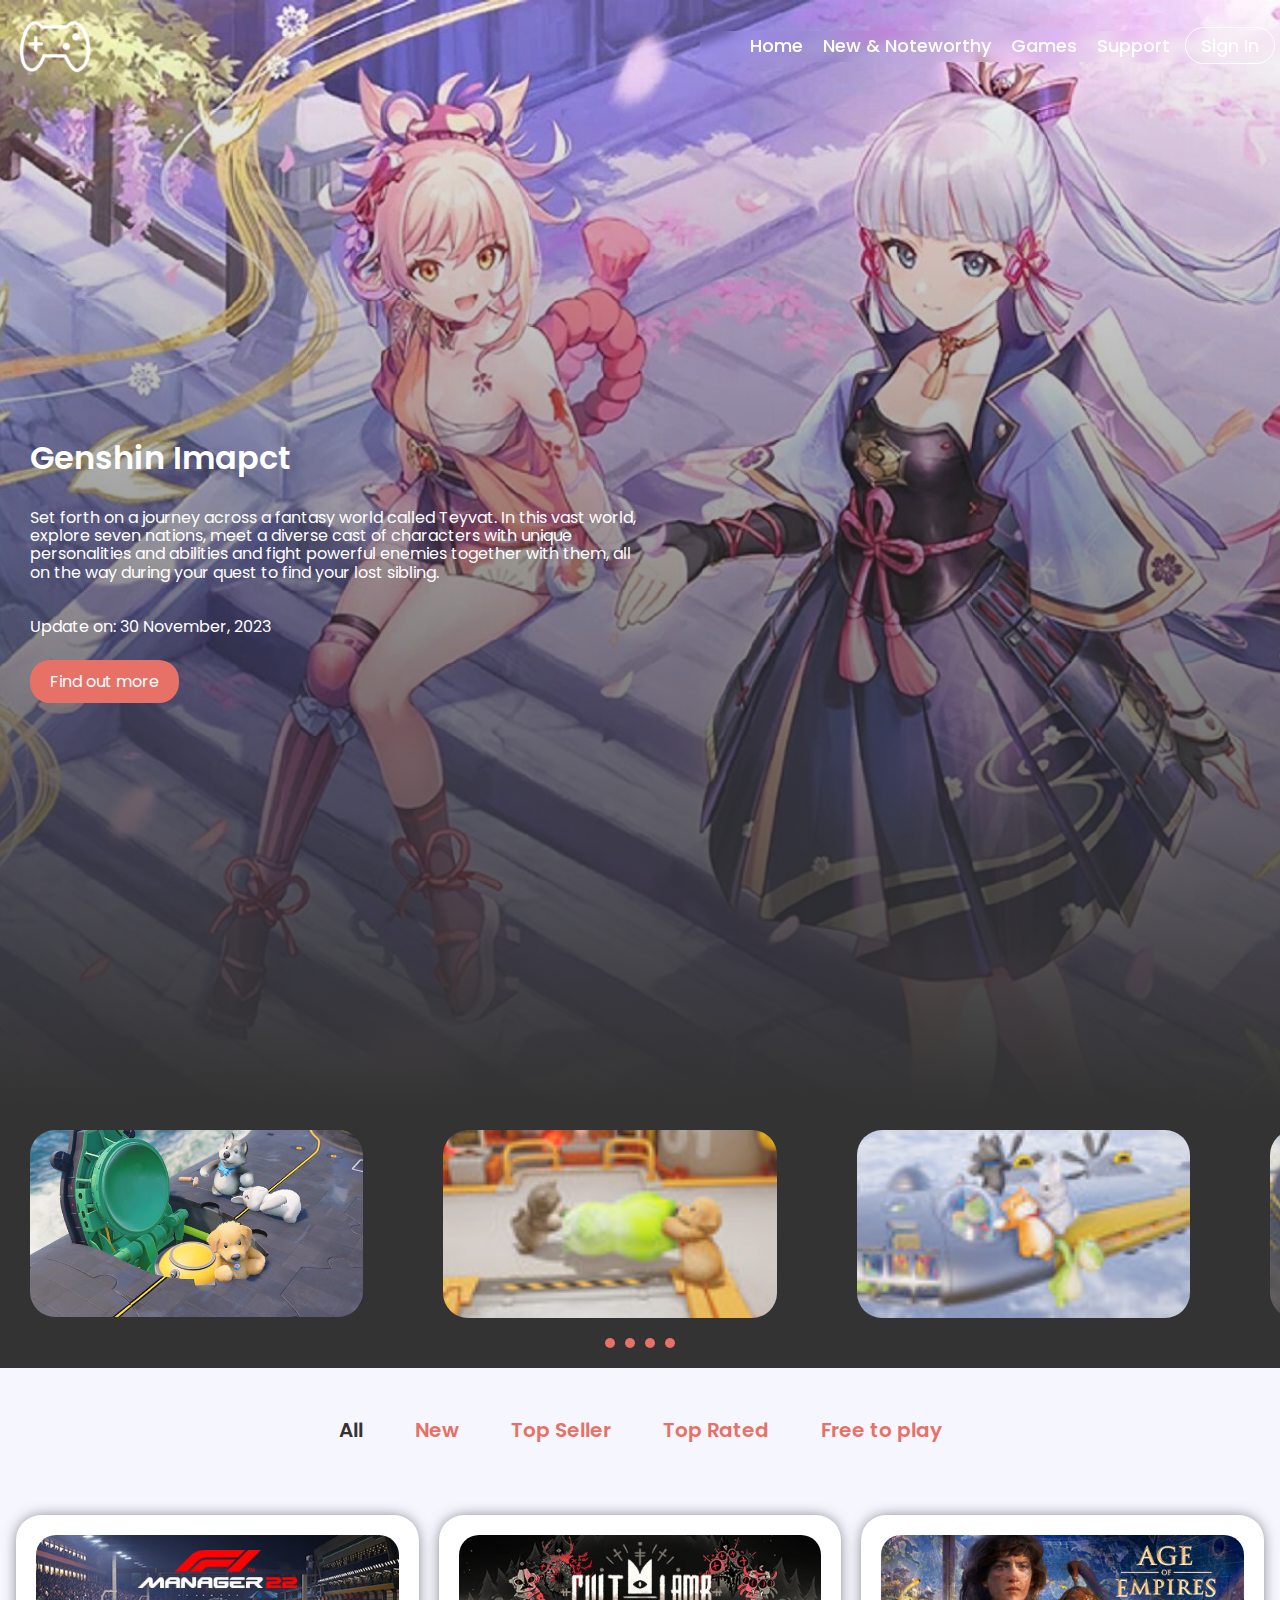
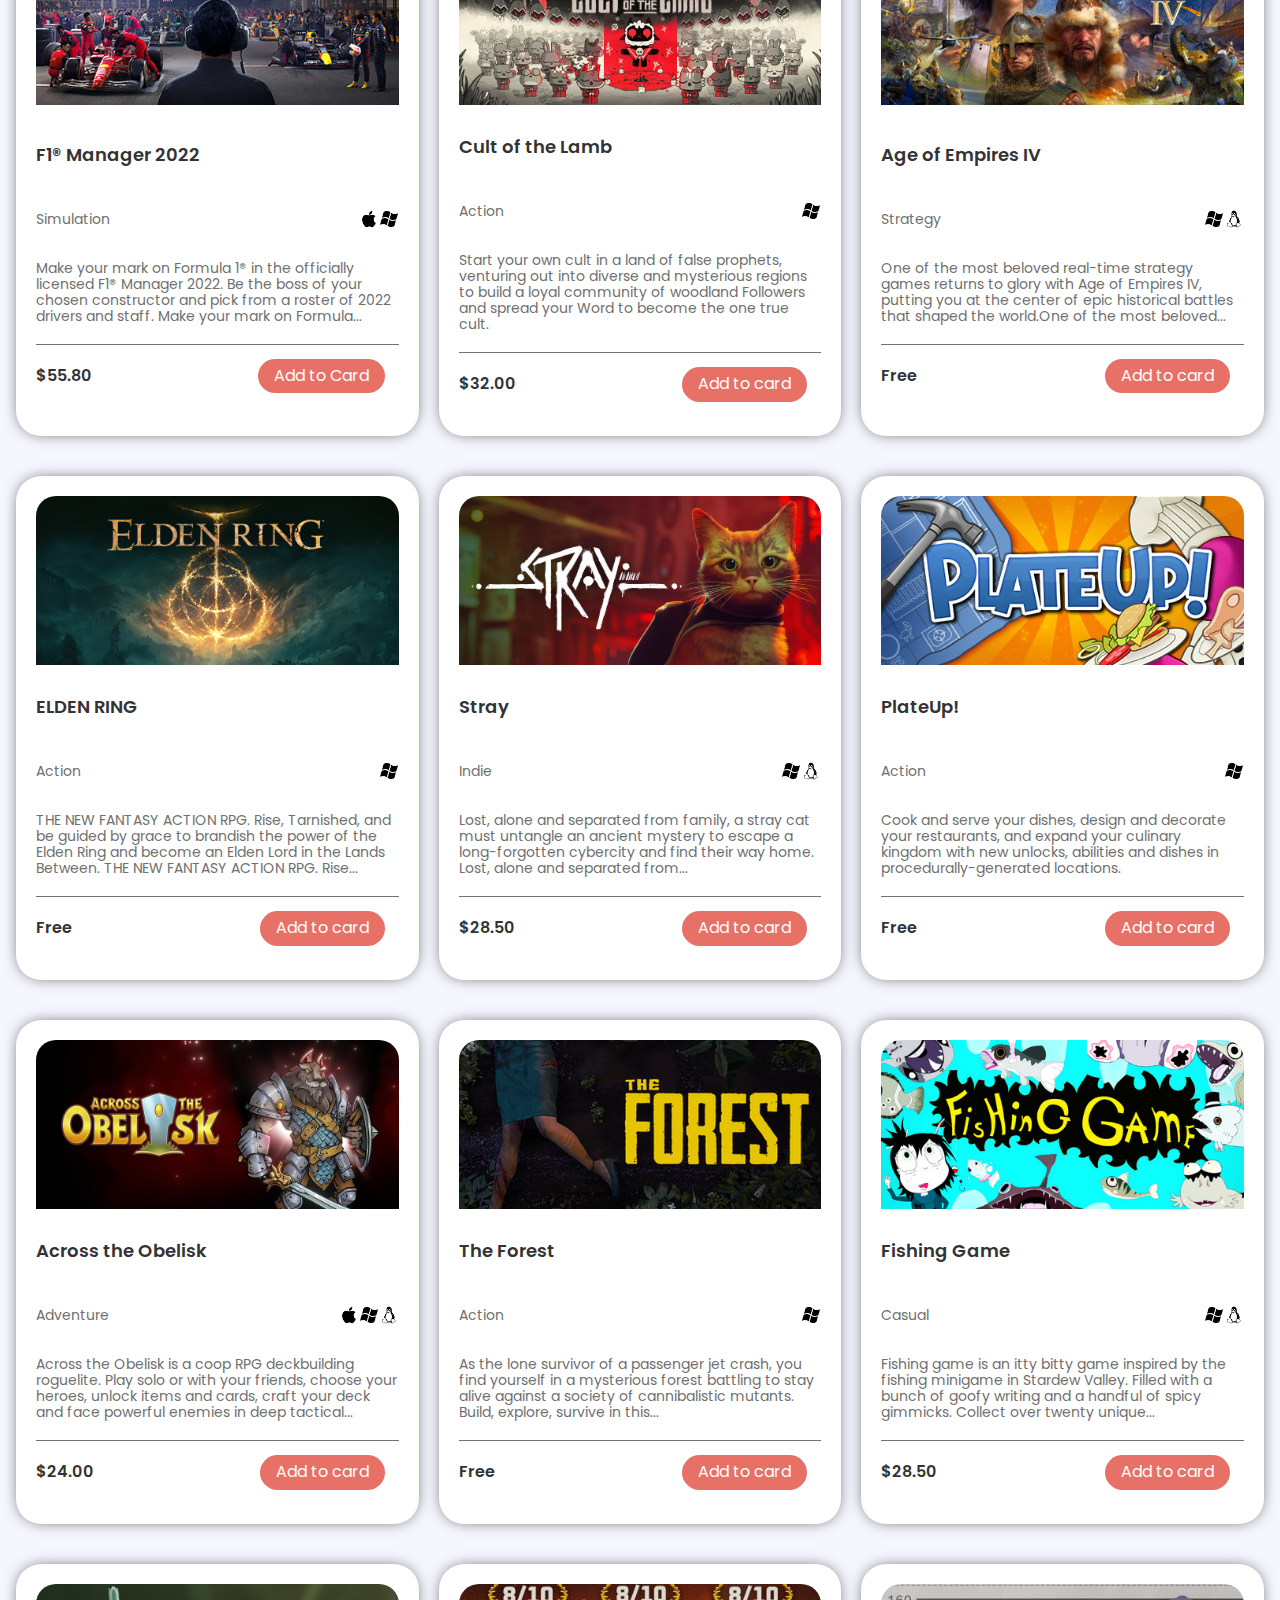
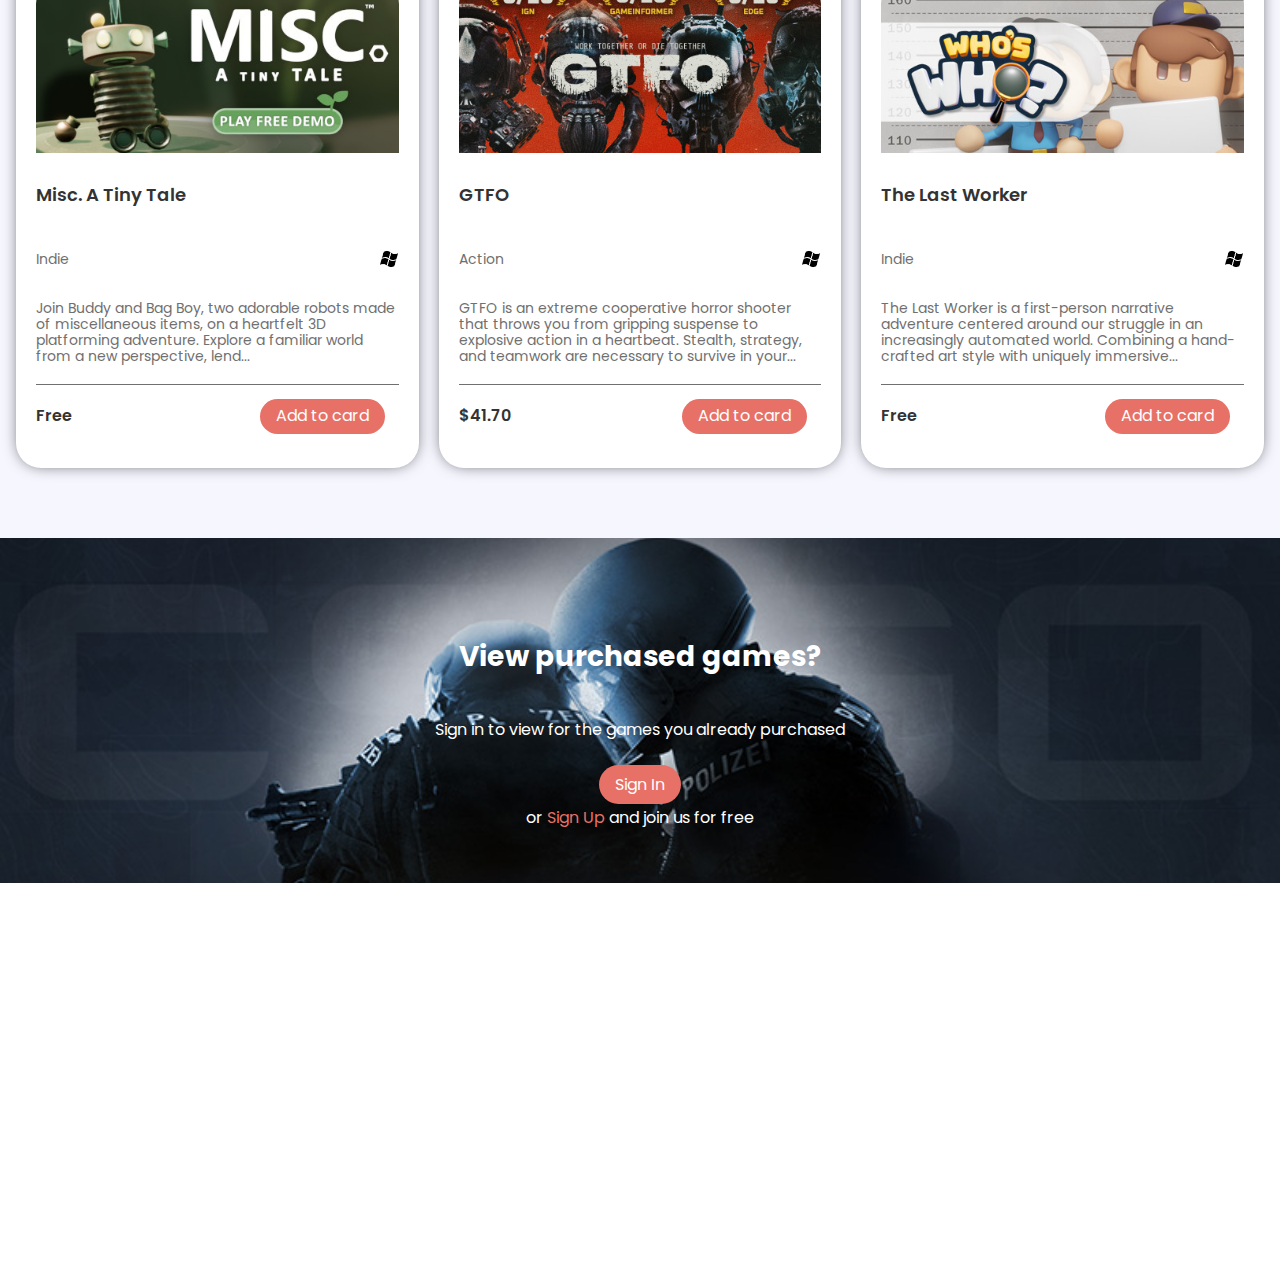
==== games.html @ a490723d "add games page" ====
<!DOCTYPE html>
<html lang="en">
<head>
    <meta charset="UTF-8">
    <meta name="viewport" content="width=device-width, initial-scale=1.0">
    <title>Gamezone</title>

    <!-- Css link -->
    <link rel="stylesheet" href="css/normalize.css">
    <link rel="stylesheet" href="css/style.css">

    <!-- FA-BRANDS -->
    <link
      rel="stylesheet"
      href="https://cdnjs.cloudflare.com/ajax/libs/font-awesome/6.1.2/css/all.min.css"
      integrity="sha512-1sCRPdkRXhBV2PBLUdRb4tMg1w2YPf37qatUFeS7zlBy7jJI8Lf4VHwWfZZfpXtYSLy85pkm9GaYVYMfw5BC1A=="
      crossorigin="anonymous"
      referrerpolicy="no-referrer"
    />

    <!--GOOGLE FONT-->
    <link rel="preconnect" href="https://fonts.googleapis.com" />
    <link rel="preconnect" href="https://fonts.gstatic.com" crossorigin />
    <link
      href="https://fonts.googleapis.com/css2?family=Poppins:wght@400;600&display=swap"
      rel="stylesheet"
    />

</head>

<body>
    <!-- header section -->
    <header>
      <!-- navigation bar -->  
      <nav class="navbar">
        <div class="content">
          <!-- logo -->  
          <div class="logo">
            <a href="index.html"
              ><img src="images/logo/logo.png" alt="logo"/></a>
          </div>

          <!-- menu list -->
          <ul class="menu-list">
            <!-- close icon for mobile view -->
            <div class="icon cancel-btn">
              <i class="fa fa-times"></i>
            </div>
            <li><a href="index.html">Home</a></li>
            <li><a href="new.html">New & Noteworthy</a></li>
            <li><a href="games.html">Games</a></li>
            <li><a href="support.html">Support</a></li>
            <li><a href="#" class="sign">Sign In</a></li>
          </ul>
          <!-- burger menu btn for mobile view -->
          <div class="icon menu-btn">
            <i class="fa fa-bars"></i>
          </div>
        </div>
      </nav>
    </header>

    <!-- main content section -->
    <main>
      <!-- game banner section -->  
      <section class="game-banner">
        <div class="new-container">
          <h1>Genshin Imapct</h1>
          <p class="new-text">
            Set forth on a journey across a fantasy world called Teyvat. In this
            vast world, explore seven nations, meet a diverse cast of characters
            with unique personalities and abilities and fight powerful enemies
            together with them, all on the way during your quest to find your
            lost sibling.
          </p>
          <p class="new-text">Update on: 30 November, 2023</p>
          <a href="#">Find out more</a>
        </div>
      </section>

      <!-- new page banner slide section -->
      <section class="new-banner-slide">

        <!-- Swiper with Bullet Pagination -->
        <div class="swiper-container" id="swiperWithBullet">
            <div class="swiper-wrapper">
                <!-- game slide 1 -->
                <div class="swiper-slide">
                    <!-- swpier image  -->
                    <div class="image-content">
                        <span class="overlay"></span>

                        <div class="card-image">
                            <a href="images/banner/new_banner1.jpg">
                                <img src="images/banner/new_banner1.jpg" alt="game" class="card-img"/>
                            </a>
                        </div>
                    </div>
                </div>
                    <!-- game slide 2 -->
                    <div class="swiper-slide">
                        <div class="image-content">
                            <span class="overlay"></span>

                            <div class="card-image">
                                <a href="images/banner/new_banner2.jpg">
                                    <img src="images/banner/new_banner2.jpg" alt="game" class="card-img"/>
                                </a>
                            </div>
                        </div>
                    </div>
                    <!-- game slide 3 -->
                    <div class="swiper-slide">
                        <div class="image-content">
                            <span class="overlay"></span>

                            <div class="card-image">
                                <a href="images/banner/new_banner3.jpg">
                                    <img src="images/banner/new_banner3.jpg" alt="game" class="card-img"/>
                                </a>
                            </div>
                        </div>
                    </div>
                    <!-- game slide 4 -->
                    <div class="swiper-slide">
                        <div class="image-content">
                            <span class="overlay"></span>

                            <div class="card-image">
                                <a href="images/banner/new_banner4.jpg">
                                    <img src="images/banner/new_banner4.jpg" alt="game" class="card-img"/>
                                </a>
                            </div>
                        </div>
                    </div>
                </div>
                <!-- pagination bullets -->
                <div class="swiper-pagination"></div>
        </div>
      </section>

      <!-- filter section -->
      <section class="filter-menu">
        <div class="fmenu-container">
          <!-- filter buttons -->
          <div class="fmenu-btns">
            <button type="button" class="fmenu-btn active-btn" id="all">
              All
            </button>
            <button type="button" class="fmenu-btn" id="new">New</button>
            <button type="button" class="fmenu-btn" id="top">Top Seller</button>

            <button type="button" class="fmenu-btn" id="rated">
              Top Rated
            </button>

            <button type="button" class="fmenu-btn" id="g-free">
              Free to play
            </button>
          </div>

          <!-- display all games -->
          <div class="game-items">
            <!-- item1 -->
            <div class="game-item all new rated">
              <div class="image-content">
                <span class="overlay"></span>

                <div class="card-image">
                  <a href="images/all_games/F1.jpg"
                    ><img
                      src="images/all_games/F1.jpg"
                      alt="game"
                      class="card-img"
                  /></a>
                </div>
              </div>

              <div class="card-content">
                <h2 class="name align-left">
                  <a href="#">F1® Manager 2022</a>
                </h2>

                <div class="description">
                  <div class="categories">
                    <p><a href="#">Simulation</a></p>
                    <div class="system">
                      <img src="images/system/apple.png" alt="apple" />
                      <img src="images/system/windows.png" alt="windows" />
                    </div>
                  </div>

                  <p>
                    Make your mark on Formula 1® in the officially licensed F1®
                    Manager 2022. Be the boss of your chosen constructor and
                    pick from a roster of 2022 drivers and staff. Make your mark
                    on Formula...
                  </p>
                </div>
                <div class="price">
                  <p>$55.80</p>
                  <button class="button">Add to Card</button>
                </div>
              </div>
            </div>
            <!-- end of item -->

            <!-- item2 -->
            <div class="game-item all top rated">
              <div class="image-content">
                <span class="overlay"></span>

                <div class="card-image">
                  <a href="images/all_games/cultlamb.jpg"
                    ><img
                      src="images/all_games/cultlamb.jpg"
                      alt="game"
                      class="card-img"
                  /></a>
                </div>
              </div>

              <div class="card-content">
                <h2 class="name align-left">
                  <a href="#">Cult of the Lamb</a>
                </h2>

                <div class="description">
                  <div class="categories">
                    <p><a href="#"></a>Action</p>
                    <div class="system">
                      <img src="images/system/windows.png" alt="windows" />
                    </div>
                  </div>

                  <p>
                    Start your own cult in a land of false prophets, venturing
                    out into diverse and mysterious regions to build a loyal
                    community of woodland Followers and spread your Word to
                    become the one true cult.
                  </p>
                </div>
                <div class="price">
                  <p>$32.00</p>
                  <button class="button">Add to card</button>
                </div>
              </div>
            </div>
            <!-- end of item -->

            <!-- item3 -->
            <div class="game-item all new g-free">
              <div class="image-content">
                <span class="overlay"></span>

                <div class="card-image">
                  <a href="images/all_games/ageofempires.jpg"
                    ><img
                      src="images/all_games/ageofempires.jpg"
                      alt="game"
                      class="card-img"
                  /></a>
                </div>
              </div>

              <div class="card-content">
                <h2 class="name align-left">
                  <a href="#">Age of Empires IV</a>
                </h2>

                <div class="description">
                  <div class="categories">
                    <p><a href="#">Strategy</a></p>
                    <div class="system">
                      <img src="images/system/windows.png" alt="windows" />
                      <img src="images/system/linux.png" alt="linux" />
                    </div>
                  </div>

                  <p>
                    One of the most beloved real-time strategy games returns to
                    glory with Age of Empires IV, putting you at the center of
                    epic historical battles that shaped the world.One of the
                    most beloved...
                  </p>
                </div>
                <div class="price">
                  <p>Free</p>
                  <button class="button">Add to card</button>
                </div>
              </div>
            </div>
            <!-- end of item -->

            <!-- item4 -->
            <div class="game-item all top g-free">
              <div class="image-content">
                <span class="overlay"></span>

                <div class="card-image">
                  <a href="images/all_games/eldenring.jpg"
                    ><img
                      src="images/all_games/eldenring.jpg"
                      alt="game"
                      class="card-img"
                  /></a>
                </div>
              </div>

              <div class="card-content">
                <h2 class="name align-left"><a href="#">ELDEN RING</a></h2>

                <div class="description">
                  <div class="categories">
                    <p><a href="#"></a>Action</p>
                    <div class="system">
                      <img src="images/system/windows.png" alt="windows" />
                    </div>
                  </div>

                  <p>
                    THE NEW FANTASY ACTION RPG. Rise, Tarnished, and be guided
                    by grace to brandish the power of the Elden Ring and become
                    an Elden Lord in the Lands Between. THE NEW FANTASY ACTION
                    RPG. Rise...
                  </p>
                </div>
                <div class="price">
                  <p>Free</p>
                  <button class="button">Add to card</button>
                </div>
              </div>
            </div>
            <!-- end of item -->

            <!-- item5 -->
            <div class="game-item all new">
              <div class="image-content">
                <span class="overlay"></span>

                <div class="card-image">
                  <a href="images/all_games/stray.jpg"
                    ><img
                      src="images/all_games/stray.jpg"
                      alt="game"
                      class="card-img"
                  /></a>
                </div>
              </div>

              <div class="card-content">
                <h2 class="name align-left"><a href="#">Stray</a></h2>

                <div class="description">
                  <div class="categories">
                    <p><a href="#"></a>Indie</p>
                    <div class="system">
                      <img src="images/system/windows.png" alt="windows" />
                      <img src="images/system/linux.png" alt="linux" />
                    </div>
                  </div>

                  <p>
                    Lost, alone and separated from family, a stray cat must
                    untangle an ancient mystery to escape a long-forgotten
                    cybercity and find their way home. Lost, alone and separated
                    from...
                  </p>
                </div>
                <div class="price">
                  <p>$28.50</p>
                  <button class="button">Add to card</button>
                </div>
              </div>
            </div>
            <!-- end of item -->

            <!-- item6 -->
            <div class="game-item all top rated g-free">
              <div class="image-content">
                <span class="overlay"></span>

                <div class="card-image">
                  <a href="images/all_games/plateup.jpg"
                    ><img
                      src="images/all_games/plateup.jpg"
                      alt="game"
                      class="card-img"
                  /></a>
                </div>
              </div>

              <div class="card-content">
                <h2 class="name align-left"><a href="#">PlateUp!</a></h2>

                <div class="description">
                  <div class="categories">
                    <p><a href="#">Action</a></p>
                    <div class="system">
                      <img src="images/system/windows.png" alt="windows" />
                    </div>
                  </div>

                  <p>
                    Cook and serve your dishes, design and decorate your
                    restaurants, and expand your culinary kingdom with new
                    unlocks, abilities and dishes in procedurally-generated
                    locations.
                  </p>
                </div>
                <div class="price">
                  <p>Free</p>
                  <button class="button">Add to card</button>
                </div>
              </div>
            </div>
            <!-- end of item -->

            <!-- item7 -->
            <div class="game-item all new rated">
              <div class="image-content">
                <span class="overlay"></span>

                <div class="card-image">
                  <a href="images/all_games/across.jpg"
                    ><img
                      src="images/all_games/across.jpg"
                      alt="game"
                      class="card-img"
                  /></a>
                </div>
              </div>

              <div class="card-content">
                <h2 class="name align-left">
                  <a href="#">Across the Obelisk</a>
                </h2>

                <div class="description">
                  <div class="categories">
                    <p><a href="#">Adventure</a></p>
                    <div class="system">
                      <img src="images/system/apple.png" alt="apple" />
                      <img src="images/system/windows.png" alt="windows" />
                      <img src="images/system/linux.png" alt="linux" />
                    </div>
                  </div>

                  <p>
                    Across the Obelisk is a coop RPG deckbuilding roguelite.
                    Play solo or with your friends, choose your heroes, unlock
                    items and cards, craft your deck and face powerful enemies
                    in deep tactical...
                  </p>
                </div>
                <div class="price">
                  <p>$24.00</p>
                  <button class="button">Add to card</button>
                </div>
              </div>
            </div>
            <!-- end of item -->

            <!-- item8 -->
            <div class="game-item all top g-free">
              <div class="image-content">
                <span class="overlay"></span>

                <div class="card-image">
                  <a href="images/all_games/theforest.jpg"
                    ><img
                      src="images/all_games/theforest.jpg"
                      alt="game"
                      class="card-img"
                  /></a>
                </div>
              </div>

              <div class="card-content">
                <h2 class="name align-left"><a href="#">The Forest</a></h2>

                <div class="description">
                  <div class="categories">
                    <p><a href="#">Action</a></p>
                    <div class="system">
                      <img src="images/system/windows.png" alt="windows" />
                    </div>
                  </div>

                  <p>
                    As the lone survivor of a passenger jet crash, you find
                    yourself in a mysterious forest battling to stay alive
                    against a society of cannibalistic mutants. Build, explore,
                    survive in this...
                  </p>
                </div>
                <div class="price">
                  <p>Free</p>
                  <button class="button">Add to card</button>
                </div>
              </div>
            </div>
            <!-- end of item -->

            <!-- item9 -->
            <div class="game-item all new rated">
              <div class="image-content">
                <span class="overlay"></span>

                <div class="card-image">
                  <a href="images/new_games/fishinggame.jpg"
                    ><img src="images/new_games/fishinggame.jpg" alt="game" class="card-img"
                  /></a>
                </div>
              </div>

              <div class="card-content">
                <h2 class="name align-left"><a href="#">Fishing Game</a></h2>

                <div class="description">
                  <div class="categories">
                    <p><a>Casual</a></p>
                    <div class="system">
                      <img src="images/system/windows.png" alt="windows" />
                      <img src="images/system/linux.png" alt="linux" />
                    </div>
                  </div>

                  <p>
                    Fishing game is an itty bitty game inspired by the fishing
                    minigame in Stardew Valley. Filled with a bunch of goofy
                    writing and a handful of spicy gimmicks. Collect over twenty
                    unique...
                  </p>
                </div>
                <div class="price">
                  <p>$28.50</p>
                  <button class="button">Add to card</button>
                </div>
              </div>
            </div>
            <!-- end of item -->

            <!-- item10 -->
            <div class="game-item all top g-free">
              <div class="image-content">
                <span class="overlay"></span>

                <div class="card-image">
                  <a href="images/new_games/misc.jpg"
                    ><img src="images/new_games/misc.jpg" alt="game" class="card-img"
                  /></a>
                </div>
              </div>

              <div class="card-content">
                <h2 class="name align-left">
                  <a href="#">Misc. A Tiny Tale</a>
                </h2>

                <div class="description">
                  <div class="categories">
                    <p><a href="#">Indie</a></p>
                    <div class="system">
                      <img src="images/system/windows.png" alt="windows" />
                    </div>
                  </div>

                  <p>
                    Join Buddy and Bag Boy, two adorable robots made of
                    miscellaneous items, on a heartfelt 3D platforming
                    adventure. Explore a familiar world from a new perspective,
                    lend...
                  </p>
                </div>
                <div class="price">
                  <p>Free</p>
                  <button class="button">Add to card</button>
                </div>
              </div>
            </div>
            <!-- end of item -->

            <!-- item11 -->
            <div class="game-item all new top rated">
              <div class="image-content">
                <span class="overlay"></span>

                <div class="card-image">
                  <a href="images/all_games/gtfo.jpg"
                    ><img
                      src="images/all_games/gtfo.jpg"
                      alt="game"
                      class="card-img"
                  /></a>
                </div>
              </div>

              <div class="card-content">
                <h2 class="name align-left"><a href="#">GTFO</a></h2>

                <div class="description">
                  <div class="categories">
                    <p><a href="#">Action</a></p>
                    <div class="system">
                      <img src="images/system/windows.png" alt="windows" />
                    </div>
                  </div>

                  <p>
                    GTFO is an extreme cooperative horror shooter that throws
                    you from gripping suspense to explosive action in a
                    heartbeat. Stealth, strategy, and teamwork are necessary to
                    survive in your...
                  </p>
                </div>
                <div class="price">
                  <p>$41.70</p>
                  <button class="button">Add to card</button>
                </div>
              </div>
            </div>
            <!-- end of item -->

            <!-- item12 -->
            <div class="game-item all rated g-free">
              <div class="image-content">
                <span class="overlay"></span>

                <div class="card-image">
                  <a href="images/new_games/whos.jpg"
                    ><img src="images/new_games/whos.jpg" alt="game" class="card-img"
                  /></a>
                </div>
              </div>

              <div class="card-content">
                <h2 class="name align-left">
                  <a href="#">The Last Worker</a>
                </h2>

                <div class="description">
                  <div class="categories">
                    <p><a href="#">Indie</a></p>
                    <div class="system">
                      <img src="images/system/windows.png" alt="windows" />
                    </div>
                  </div>

                  <p>
                    The Last Worker is a first-person narrative adventure
                    centered around our struggle in an increasingly automated
                    world. Combining a hand-crafted art style with uniquely
                    immersive...
                  </p>
                </div>
                <div class="price">
                  <p>Free</p>
                  <button class="button">Add to card</button>
                </div>
              </div>
            </div>
            <!-- end of item -->
          </div>
        </div>
      </section>

      <!-- join us section -->
      <section class="join game-join">
        <h2>View purchased games?</h2>
        <p class="space">Sign in to view for the games you already purchased</p>
        <a href="#" class="button">Sign In</a>
        <p class="space-top">
          or <a href="#" class="link">Sign Up</a> and join us for free
        </p>
      </section>
    </main>

    <!-- footer section -->
    <footer>
      <!-- footer row and col -->
      <div class="footer-row">
        <div class="footer-col footer-logo">
          <!-- footer logo png -->  
          <div class="footer-logo-img">
            <a href="index.html"
              ><img src="images/logo/footer_logo.png" alt="logo"
            /></a>
          </div>

          <!-- Description -->
          <p>
            An online game store aims to make it wasy for gamers. Is always up
            to date in the world of gaming.
          </p>

          <!-- social media icons -->
          <div class="social">
            <a href="#"><i class="fa-brands fa-square-facebook"></i></a>
            <a href="#"><i class="fa-brands fa-square-instagram"></i></a>
            <a href="#"><i class="fa-brands fa-square-twitter"></i></a>
          </div>
        </div>

        <!-- footer navigation col -->
        <div class="footer-col footer-nav">
          <div class="footer-navbar">
            <h4>Company</h4>
            <nav>
              <ul>
                <li><a href="#">About Us</a></li>
                <li><a href="#">Blog</a></li>
                <li><a href="#">Our Partners</a></li>
                <li><a href="#">Work With Us</a></li>
              </ul>
            </nav>
          </div>

          <div class="footer-navbar">
            <h4>Game Categories</h4>
            <nav>
              <ul>
                <li><a href="#">Action</a></li>
                <li><a href="#">Adventure</a></li>
                <li><a href="#">Role-Playing</a></li>
                <li><a href="#">Simulation</a></li>
                <li><a href="#">Strategy</a></li>
                <li><a href="#">Sports & Racing</a></li>
              </ul>
            </nav>
          </div>

          <div class="footer-navbar">
            <h4>Help & Support</h4>
            <nav>
              <ul>
                <li><a href="#">My Account</a></li>
                <li><a href="#">Help Center</a></li>
                <li><a href="#">Contact Us</a></li>
                <li><a href="#">FAQs</a></li>
              </ul>
            </nav>
          </div>
        </div>
      </div>
      <div class="copyright">
        <p>Copyright © 2022, Gamezone. All rights reserved</p>
        <div class="policy">
          <p><a href="#">Term of us</a></p>
          <p><a href="#">Privacy policy</a></p>
          <p><a href="#">Cookie policy</a></p>
        </div>
      </div>
    </footer>
    <!-- JS -->
    <script src="js/script.js"></script>
  </body>
</html>
---- css/style.css ----
/* apply styles to all images */  
img {
    width: 100%;
    display: block;
}

/* body styles */
body {
    color: #333333;
    font-family: "Poppins", sans-serif;
}

/* Disable body overflow on certain conditions */
body.disabled {
    overflow: hidden;
}

/* heading styles */ 
h1 {
    font-size: 32px;
    font-weight: 600;
    padding-bottom: 10px;
    text-align: center;
}
  
h2 {
    font-size: 28px;
}
  
h3 {
    font-size: 20px;
}

/* paragraph styles */  
p {
    font-size: 16px;
    color: #707070;
}

/* logo width */
.logo{
    width: 70px;
}

/* Mobile view  styles*/

/* Navbar */
.navbar{
    position: fixed;
    width: 100%;
    z-index: 2;
    padding: 15px 20px;
    transition: all 0.3s ease;
}

/* sticky navbar */
.navbar.sticky{
    background-color: #333;
}

/* Navbar content styles */
.navbar .content{
    display: flex;
    align-items: center;
    justify-content: space-between;
}

/* Menu list styles */
.menu-list li{
    list-style: none; /* remove list dot*/
}

.menu-list li a {
    color: #fff;
    font-size: 18px;
    font-weight: 500; /* change font weight */
    text-decoration: none; /* remove underline*/
    transition: all 0.3s ease;  /* hover transition for 0.3s */
}

/* Hover effect on menu list items */
.menu-list li a:hover{
    color: #e77166; 
}

/* style icon button for burger menu and cancle btn */
.icon{
    color: #fff;
    font-size: 25px;
    cursor: pointer; /* change the mouse cursor when hovering over an element */
}

.icon:hover {
    color: #e77166;
}

/* hide the icons wait for javascript to style */
.icon.hide{
    display: none;
}

/* position cancel icon absolute and set the top and right */
.menu-list .cancel-btn{
    position: absolute;
    right: 35px;
    top: 25px;
}

/* navbar menu list styles */
.navbar .menu-list{
    position: fixed;
    transform: translateX(100%);
    top: 0px;
    display: block;
    text-align: center;
    background-color: rgba(0, 0, 0, 0.5); /* background color with 50% transparent */
    backdrop-filter: blur(5px); /* set background color to blur */
    transition: all 0.3s ease; /* Set transition time */
    inset: 0 0 0 30%; /* set the space that burger menu takes */
    padding-top: 100px; 
}

/* show the menu */
.navbar.show .menu-list{
    transform: translateX(0%);
}

.navbar .menu-list li {
    margin-top: 35px;
    padding: 5px;
}

.sign{
    border: 1px solid #fff;
    padding: 10px 20px;
    border-radius: 25px;
}

.sign:hover{
    border: 1px solid #e77166;
}

/* index page banner */
.banner {
    padding: 0 20px;
    background: url("../images/banner/banner.jpg") no-repeat; /* Add background image with no repeat*/
    background-size: cover;
    background-position: center;
    background-attachment: fixed; /* fix the background image */
    padding-top: 150px;
    color: #fff;
}

.banner p {
    color: #fff;
    text-align: center;
}

.search{
    padding-top: 20px;
    display: flex;
    justify-content: center;
    align-items: center;
}

/* style the search input */
.search input{
    background: transparent;
    border: none;
    outline: none;
    padding: 10px;
    font-size: 16px;
}

/* style the search btn */
.search-btn{
    cursor: pointer;
    padding: 10px 25px;
    font-size: 18px;
    background-color: #e77166;
    color: #fff;
    border: none;
    border-radius: 20px;
}

.search-btn:hover{
    background-color: #333333;
    transition: all 0.3s ease;
}

/* style the search bar */
.search-bar{
    width: 100%;
    max-width: 400px;
    background-color: #fff;
    display: flex;
    justify-content: space-between;
    align-items: center;
    padding: 10px 20px;
    border-radius: 30px;
}

.swiper-container {
    position: relative;
    overflow: hidden;
  }

  .swiper-wrapper {
    display: flex;
    transition: transform 0.3s ease-in-out; /* apply transition effetc with 0.3 seconds to complete, and uses ease-in-out timing function for a gradual start and end.*/
  }

  .swiper-slide {
    flex: 0 0 100%;
    margin: 50px 0 20px 0;
    padding: 20px;
    background-color: #fff;
    box-sizing: border-box;
    flex-direction: column;
    align-items: center;
    justify-content: center;
    text-align: center;
    border-radius: 25px;
    box-shadow: 0 0 16px -4px rgba(0, 0, 0, 0.50); /* no horizontal or vertical offset, blur radius of 16px, and a spread of -4px. It uses a semi-transparent black color (rgba(0, 0, 0, 0.50)). */
    cursor: grab;
  }

  .card-image img {
    border-radius: 20px 20px 0 0;
  }

  /* Example styles for image within the slide */
  .swiper-slide img {
    max-width: 100%;
    max-height: 100%;
  }

  /* Example styles for text within the slide */
  .swiper-slide p {
    margin-top: 10px;
  }

  /* Styles for pagination and buttons */
  .swiper-pagination {
    display: flex;
    justify-content: center;
    padding-bottom: 20px;
  }

  .swiper-pagination span {
    width: 10px;
    height: 10px;
    background-color: #e77166;
    margin: 0 5px;
    border-radius: 50%;
    cursor: pointer;
  }

  .swiper-button-prev,
  .swiper-button-next {
    position: absolute;
    top: 50%;
    transform: translateY(-50%); /* Translate the element vertically upward by 50% of its own height. */
    background-color: #e77166;
    color: #fff;
    border: none;
    padding: 10px;
    cursor: pointer;
  }

  .swiper-button-next {
    right: 0;
  }

/* games name */
.name a {
    text-decoration: none;
    font-size: 18px;
    font-weight: 600;
    color: #333;
}

.name a:hover{
    color:#e77166;
}

/* categories of the games*/
.categories{
    padding:  5px 0;
    display: flex;
    justify-content: space-between;
    align-items: center;
}

.categories p a{
    text-decoration: none;
    font-size: 14px;
    color: #707070;
}

.categories p a:hover{
    color: #e77166;
}

/* Game description text */
.card-content .description p{
    font-size: 14px;
    color: #707070;
    text-align: left;
}

/* suport system icon */
.system {
    display: flex;
    justify-content: center;
    align-items: center;
}

.system img{
    width: 18px;
    padding: 0 1px;
}

/* style the price of the top saler*/
.price{
    display: flex;
    justify-content: space-between;
    align-items: center;
    border-top: 1px solid #707070;
    margin-top: 20px;
}

.price p{
    color: #333;
    font-weight: 600;
}

/* style pre-order btn */
.button{
    border: none;
    text-decoration: none;
    color: #fff;
    font-size: 16px;
    padding: 8px 16px;
    margin: 14px;
    cursor: pointer;
    background-color: #e77166;
    border-radius: 20px;
    transition: all 0.3s ease;
}

.button:hover {
    background-color: #333;
}

/* style offer section */
.offer {
    padding: 40px 0;
    background-color: #f6f6ff;
}

.offer-title {
    text-align: center;
}

/* Offer countdown */
.countdown-timer{
    margin: 10px 0;
    text-align: center;
}

.timer-item {
    display: inline-block;
    background-color: #e77166;
    margin: 5px 3px;
    width: 100px;
    padding: 20px 0;
    font-size: 20px;
    font-weight: 700;
    border-radius: 5px;
}

.timer-item span {
    display: block;
    font-size: 18px;
    font-weight: 500;
}

/* style the offer price */
.price .offer-p{
    color: #e77166;
}

.price a{
    color: #707070;
    font-size: 16px;
    font-weight: 400;
    text-decoration: line-through; /* cross off the old price */
}

/* more offer button style */
.more{
    text-align: center;
}

.more a {
    color: #e77166;
    text-decoration: none;
    border-bottom: 2px solid #e77166;
    padding: 2px 5px;
    font-weight: 600;
    transition: all 0.3 ease;
}

.more a:hover{
    color: #333;
    border-bottom: 2px solid #333;
}

.offer-slider {
    padding-top: 20px 0 40px 0;
}

/* index page free games section */
.free {
    background-image: url(../images/banner/section.png);
    background-position: center;
    background-repeat: no-repeat;
    background-size: cover;
    padding: 40px 0;
}

.free-title,
.upcoming-title {
    text-align: center;
}

.free p{
    font-size: 14px;
}

.free-row,
.upcoming-row {
    margin: 0 30px;
}

.free-col,
.upcoming-col {
    padding: 15px 15px 25px 15px;
    background-color: #fff;
    border-radius: 25px;
    margin: 30px 0;
    box-shadow: 0 0 16px -4px rgba(0, 0, 0, 0.75);
}

.free-col h3,
.upcoming-col h3 {
    padding-top: 15px;
}

.free-col img,
.upcoming-col img {
    border-radius: 15px 15px 0 0;
}

.space {
    padding-bottom: 20px;
}

/* style all the action btn - play for free, find out more and sign in */
.action-btn {
    text-decoration: none;
    font-size: 16px;
    background-color: #e77166;
    color: #fff;
    padding: 8px 16px;
    display: block;
    text-align: center;
    border-radius: 10px;
    transition: all 0.3s ease;
}

.action-btn:hover {
    background-color: #333;
}

/* upcoming section */
.upcoming {
    padding: 40px 20px;
    background-color: #f6f6ff;
}

/* align ofk game */
.ofk {
    display: flex;
    justify-content: center;
    align-items: center;
    padding: 20px;
}

/* remove this section from mobile view */
.ofk-img{
    display: none;
}

.ofk-img,
.ofk-content {
    flex: 1;
    padding: 0 10px;
}

.upcoming p {
    font-size: 14px;
}

/* border a line to split games */
.upcoming-row {
    margin-top: 20px;
    border-top: 1px solid #707070;
}

.upcoming-col h2 {
    padding-top: 10px;
}

/* Join us section */
.join {
    background-image: url(../images/join_us/home_join.png);
    text-align: center;
    background-size: cover;
    background-repeat: no-repeat;
    background-position: center;
    color: #fff;
    padding: 40px 0;
}

.join p {
    color: #fff;
    padding-top: 5px;
}

.join .link {
    text-decoration: none;
    color: #e77166;
    transition: all 0.3 ease;
}

.join .link:hover{
    color:#333
}

.space-top {
    margin-top: 10px;
}

/* footer */
footer{
    background-image: url(../images/footer/footer.png);
    background-size: cover;
    background-repeat: no-repeat;
    background-position: center;
    background-attachment: fixed;
    color: #fff;
    padding: 40px 30px;
}

footer p {
    color: #fff;
}

.footer-logo-img {
    display: flex;
    justify-content: center;
    padding-bottom: 10px;
}

.footer-logo-img img{
    width: 140px;
}

footer .social a i {
    font-size: 40px;
    padding: 20px 20px 0 20px;
}

.footer-col {
    padding: 20px 0;
    text-align: center;
}

.footer-nav {
    display: flex;
    justify-content: space-between;
}

.footer-nav ul li {
    list-style-type: none;
}

.footer-col a {
    text-decoration: none;
    color: #fff;
    font-size: 16px;
}

.footer-col a:hover{
    color: #333;
}

/* footer copyright */
.copyright {
    border-top: 1px solid #fff;
    text-align: center;
    padding-top: 5px;
}

.policy {
    display: flex;
    justify-content: center;
}

.policy p a {
    text-decoration: none;
    color: #fff;
    padding: 0 5px;
    font-size: 16px;
}

.policy p a:hover {
    color: #333;
}

/* new page */
/* new page banner */
.new-banner{
    background-image: linear-gradient(
        to bottom,
        rgba(245, 246, 252, 0),
        rgba(51, 51, 51, 1)
    ),
    url("../images/banner/new_banner.jpg");

    background-position: center;
    background-repeat: no-repeat;
    background-size: cover;
    padding: 200px 20px 40px 20px;
    color: #fff;
    text-align: center;
    display: flex;
    align-items: center;
}

.new-text {
    color: #fff;
    font-size: 16px;
    padding-bottom: 20px;
}

.new-banner a,
.game-banner a {
    text-decoration: none;
    font-size: 16px;
    color: #fff;
    padding: 10px 20px;
    background-color: #e77166;
    border-radius: 20px;
    transition: all 0.3s ease;
}

.new-banner a:hover,
.game-banner a:hover {
    background-color: #fff;
    color: #333;
}

.new-banner-slide {
    background-color: #333;
}

.new-banner-slide .swiper-slide{
    margin: 0;
    border-radius: 0;
    padding: 20px 40px;
    box-shadow: none;
    background-color: #333;
}

.new-banner-slide .card-image img {
    border-radius: 25px;
}

.new-join {
    background-image: url(../images/join_us/new_join.jpg);
  }
  
  .game-join {
    background-image: url(../images/join_us/games_join.jpg);
  }

/* game page */
.game-banner {
    background-image: linear-gradient(
        to bottom,
        rgba(245, 246, 252, 0),
        rgba(51, 51, 51, 1)
    ),
    url("../images/banner/games_banner.jpeg");
    background-position: center;
    background-repeat: no-repeat;
    background-size: cover;
    padding: 200px 20px 40px 20px;
    color: #fff;
    text-align: center;
    display: flex;
    align-items: center;
}

/* filter */
.filter-menu{
    padding: 30px 0;
    background-color: #f6f6ff;
}

.filter-menu h2 {
    text-align: center;
}

.fmenu-container {
    max-width: 1280px;
    margin: 0 auto;
    padding: 0 1rem;
}

.fmenu-btns {
    padding: 20px 0;
    display: flex;
    justify-content: center;
}

.fmenu-btn {
    font-size: 20px;
    font-weight: 600;
    background: none;
    border: none;
    color: #e77166;
    display: block;
    margin: 0 20px;
    cursor: pointer;
    transition: opacity 0.4s ease-out;
}

.fmenu-btn::after {
    content: "";
    display: block;
    height: 2px;
    margin-left: auto;
    margin-right: auto;
    background: #333;
    margin-top: 10px;
    width: 0;
    transition: width 0.4s ease-out;
}

.fmenu-btn:hover::after {
    width: 100%;
}

.fmenu-btn:hover {
    color: #333;
}

.active-btn {
    color: #333;
}

/* games section */
.filter-menu .align-left{
    text-align: left;
}
.game-items {
    margin: 20px 0;
}

.game-item {
    border-radius: 25px;
    overflow: hidden;
    background: #fff;
    color: #000;
    margin: 20px 0;
    padding: 20px;
    box-shadow: 0 0 16px -4px rgba(0, 0, 0, 0.75);
    animation: fadeIn 2s;
}

@keyframes fadeIn {
    from {
      opacity: 0;
    }
    to {
      opacity: 1;
    }
}


/* support page */
/* support page banner */
.support-banner {
    padding-bottom: 100px;
}

/* support page help section */
.contact {
    color: #333;
}

.contact-detail {
    text-align: center;
    padding: 40px 20px;
    background-color: #f6f6ff;
}

.contact-detail h2{
    font-size: 28px;
}

.information {
    text-align: center;
    padding: 50px 30px;
}

.information h3 {
    font-size: 24px;
    padding-bottom: 20px;
}

.information h4 {
    font-size: 18px;
}

.information a {
    text-decoration: none;
    color: #e77166;
}

.information a:hover {
    color: #333;
}

.contact-info {
    padding-top: 30px;
}

/* feedback form */
.support-form {
    border-radius: 25px;
    box-shadow: 0 0 16px -4px rgba(0, 0, 0, 0.75);
    padding: 40px 20px;
    background-color: #fff;
}

.support-form input[type="text"],
.support-form input[type="email"],
.support-form textarea {
  font-family: "Poppins", sans-serif;
  width: 100%;
  padding: 12px;
  border: 1px solid #ccc;
  border-radius: 6px;
  box-sizing: border-box;
  margin-top: 6px;
  margin-bottom: 16px;
  resize: vertical;
}

.support-form input[type="submit"] {
    width: 100%;
    background-color: #e77166;
    color: #fff;
    padding: 12px 20px;
    border: none;
    border-radius: 10px;
    cursor: pointer;
}

.support-form input[type="submit"]:hover {
    background-color: #333;
}

.align {
    text-align: center;
}


/* Tablet view */
@media screen and (min-width: 688px) {
    /* header nav */
    .icon {
        display: none;
    }

    .navbar .menu-list {
        position: sticky;
        display: flex;
        background-color: transparent;
        transform: none;
        padding-top: 0;
    }

    .navbar .menu-list li {
        margin-top: 0px;
    }
    
    .navbar .menu-list li a {
        padding: 0 5px;
    }
    
    .navbar .menu-list li a.sign {
        padding: 5px 15px;
    }

    .search-bar {
        max-width: 600px;
    }

    .free-row {
        display: flex;
    }

    .free-col {
        flex: 1;
        margin: 20px;
    }

    .ofk {
        padding: 50px 0;
    }

    .game-items {
        display: grid;
        grid-template-columns: repeat(2, 1fr);
        column-gap: 20px;
    }


    .swiper-wrapper {
        display: flex;
        transition: transform 0.3s ease-in-out;
        margin: 0 -10px; /* Negative margin to create space between slides */
      }

    .swiper-slide {
        flex: 0 0 calc(50% - 20px); /* Adjust width and space between slides */

        margin: 60px 10px 20px 10px; /* Adjust space between slides */

      }
}

/* destop view */
@media screen and (min-width: 992px) {
    /* reset the font size */
    .h1 {
        font-size: 45px;
    }

    .h2 {
        font-size: 34px;
    }

    .banner {
        padding-top: 200px;
    }

    .offer-title h2,
    .free-title h2,
    .upcoming-title h2,
    .join h2 {
        padding: 40px 0 20px 0; 
    }

    .swiper-slide {
        flex: 0 0 calc(100% / 3 - 20px); /* Display three slides at a time on desktop */
      }

    /* upcoming section */
    .upcoming-row {
        display: flex;
    }

    .upcoming-col {
        flex: 1;
        margin: 20px;
    }

    .free-r {
        display: flex;
    }

    .free-row {
        margin: 0;
    }

    .offer-title h2,
    .free-title h2,
    .upcoming-title h2,
    .join h2 {
        padding: 40px 0 20px 0;
    }

    .banner {
        padding-top: 250px;
    }

    .ofk-img {
        display: block;
    }


    /* footer section */
    .footer-row{
        display: flex;
    }

    .footer-logo {
        width: 25%;
    }

    .footer-nav {
        width: 75%;
        justify-content: space-around;
    }
    
    .copyright {
        display: flex;
        justify-content: space-between;
    }

    .copyright p {
        padding-top: 20px;
    }

    .support-banner {
        padding-bottom: 150px;
    }

    .contact{
        display: flex;
        margin: 40px;
        justify-content: center;
        align-items: center;
    }

    .information,
    .support-form {
        max-width: 700px;
    }

    .new-banner,
    .game-banner {
        height: 90vh;
        padding: 150px 30px;
        text-align: left;
    }

    .new-banner h1,
    .game-banner h1 {
        text-align: left;
    }

    .new-container {
        width: 50%;
    }

    .upcoming-card {
        margin: 0 20px;
    }
    
    .upcoming-row {
    margin: 20px 0;
    }

    .new-product {
        padding: 60px 0;
    }

    .sign {
        border: 1px solid #fff;
    }

    .game-items {
        display: grid;
        grid-template-columns: repeat(3, 1fr);
        column-gap: 20px;
    }

    .information {
        text-align: left;
    }

    .contact-info {
        padding-top: 40px;
    }
}
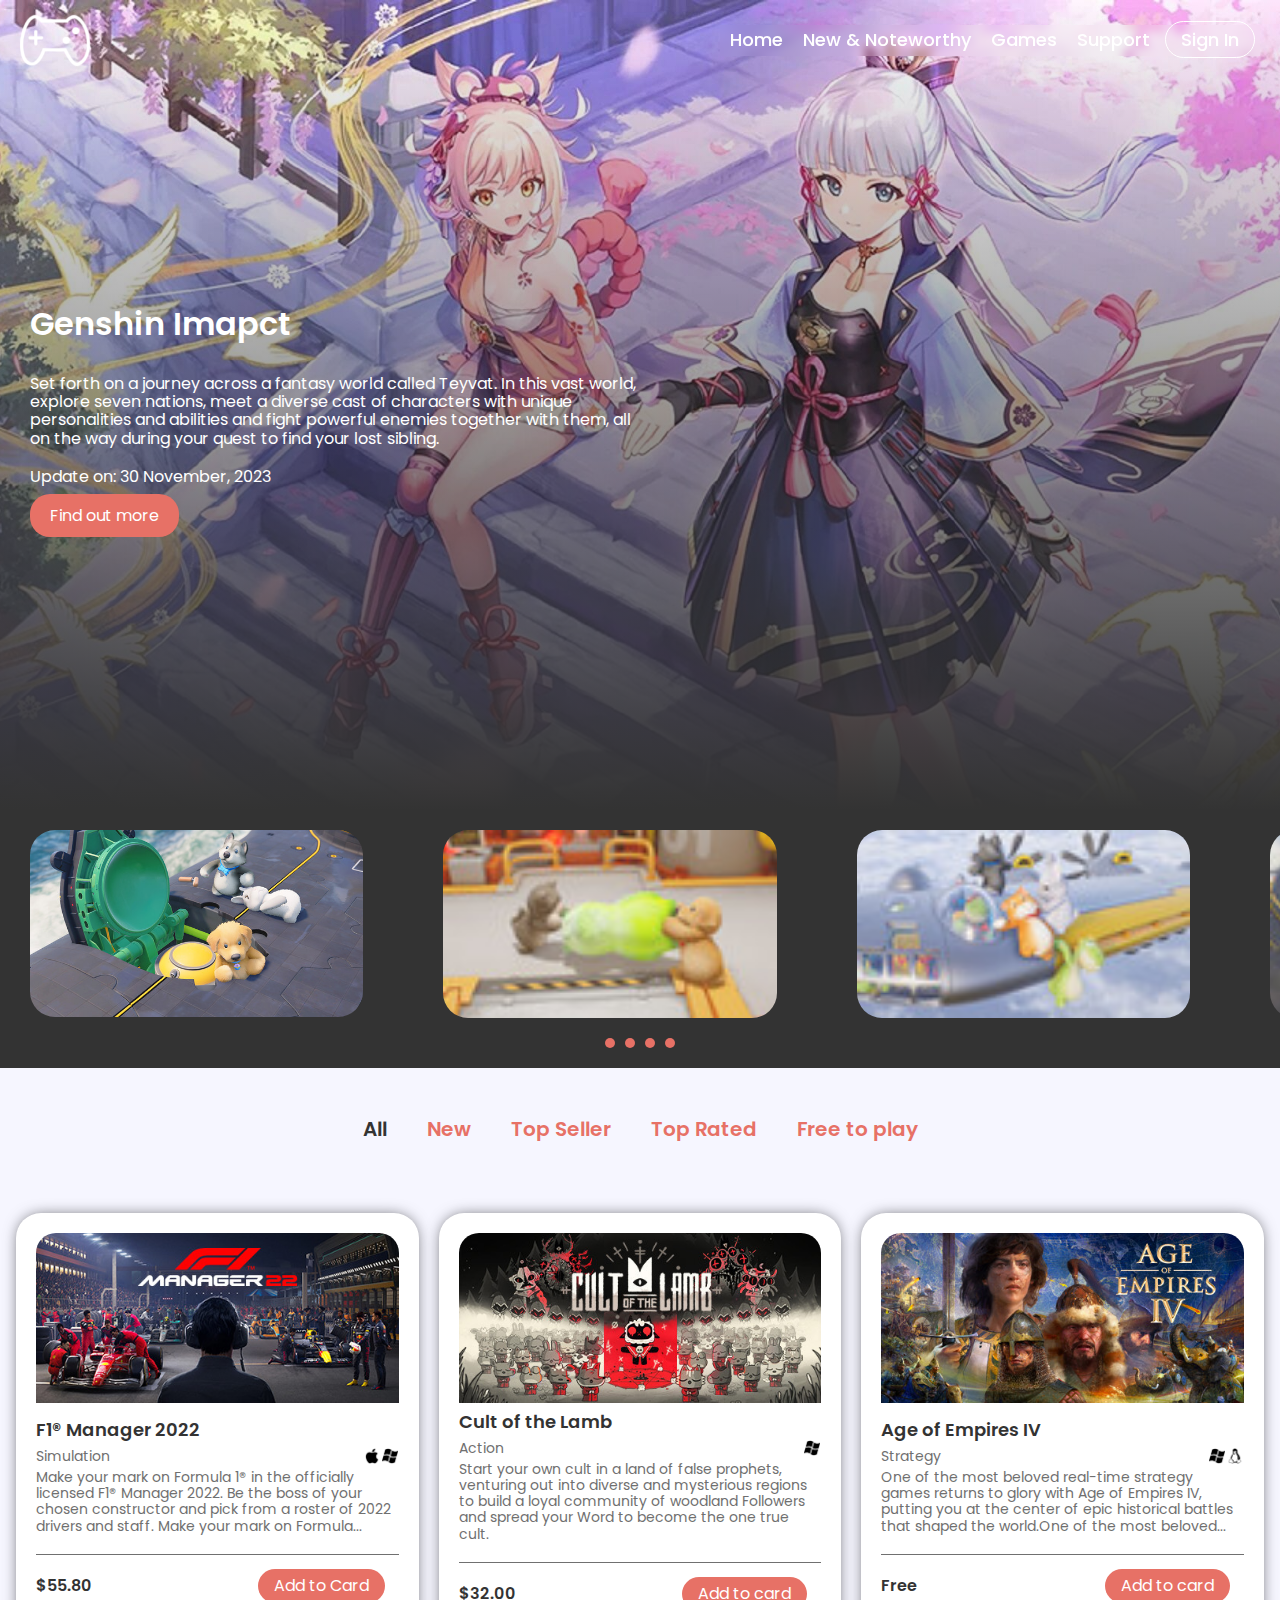
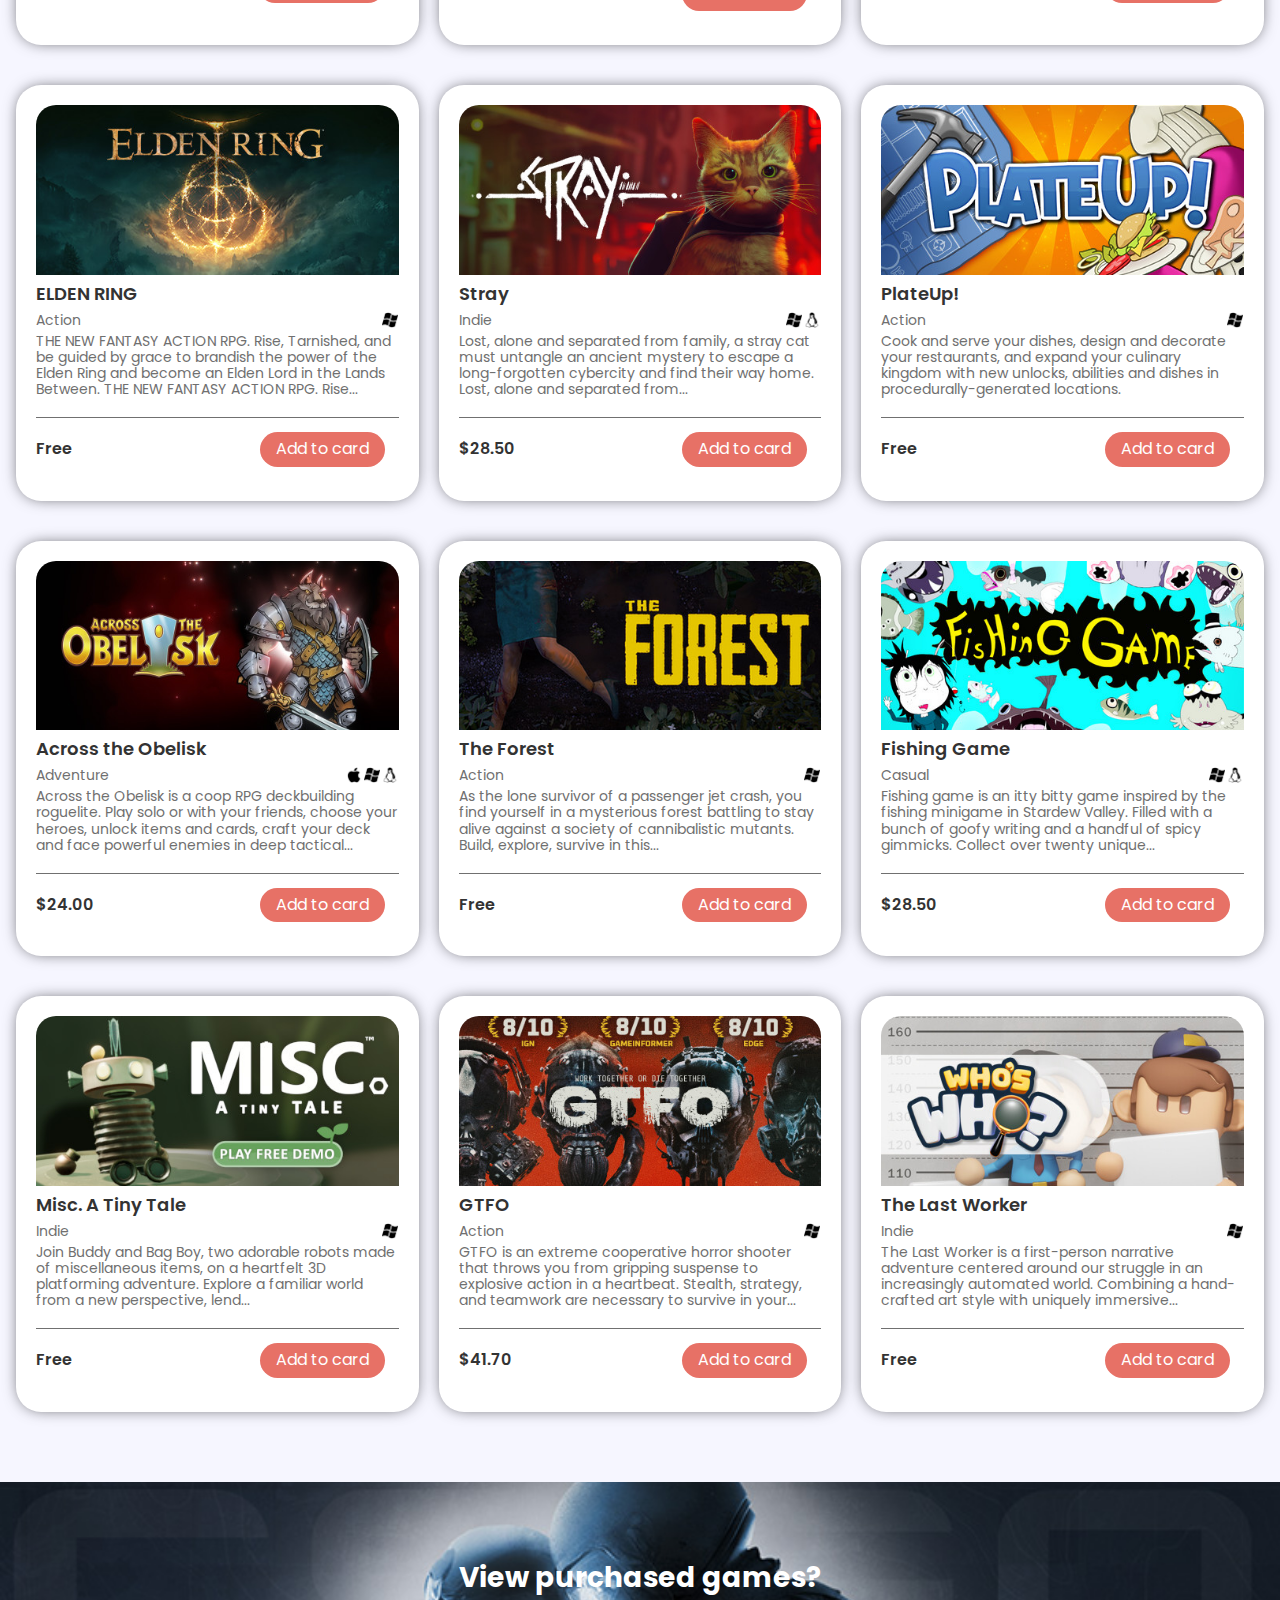
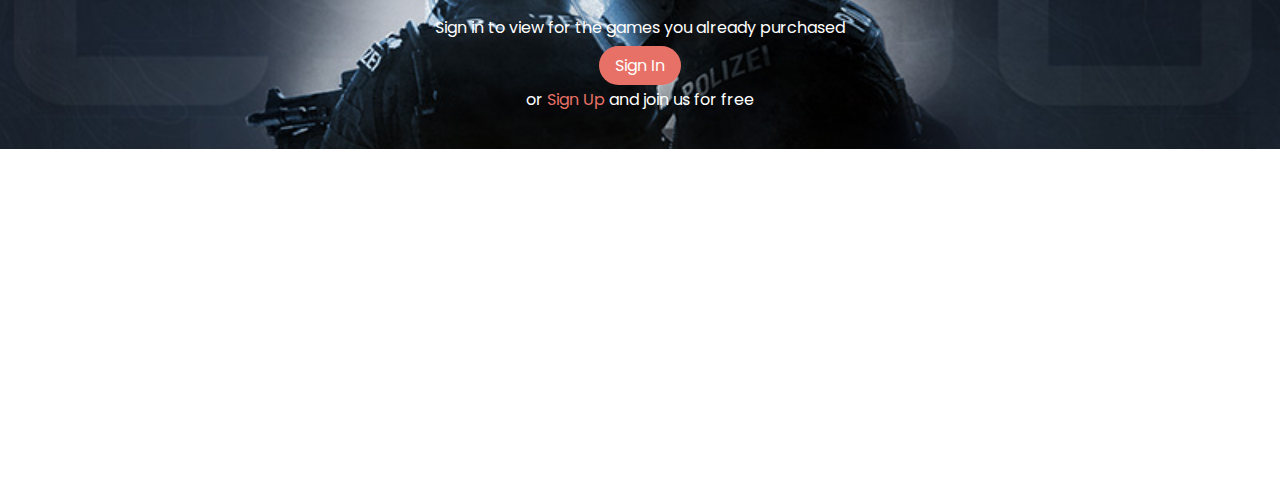
==== commit 43ecd3b4: "update html pages" ====
--- a/games.html
+++ b/games.html
@@ -744,7 +744,7 @@
         </div>
       </div>
       <div class="copyright">
-        <p>Copyright © 2022, Gamezone. All rights reserved</p>
+        <p>Copyright © 2023, Gamezone. All rights reserved</p>
         <div class="policy">
           <p><a href="#">Term of us</a></p>
           <p><a href="#">Privacy policy</a></p>
--- a/css/style.css
+++ b/css/style.css
@@ -1,3 +1,9 @@
+* {
+    margin: 0;
+    padding: 0;
+    box-sizing: border-box;
+  }
+
 /* apply styles to all images */  
 img {
     width: 100%;
@@ -409,7 +415,7 @@
     border-bottom: 2px solid #e77166;
     padding: 2px 5px;
     font-weight: 600;
-    transition: all 0.3 ease;
+    transition: all 0.3s ease;
 }
 
 .more a:hover{
@@ -418,7 +424,7 @@
 }
 
 .offer-slider {
-    padding-top: 20px 0 40px 0;
+    padding: 20px 0 40px 0;
 }
 
 /* index page free games section */
@@ -542,7 +548,7 @@
 .join .link {
     text-decoration: none;
     color: #e77166;
-    transition: all 0.3 ease;
+    transition: all 0.3s ease;
 }
 
 .join .link:hover{
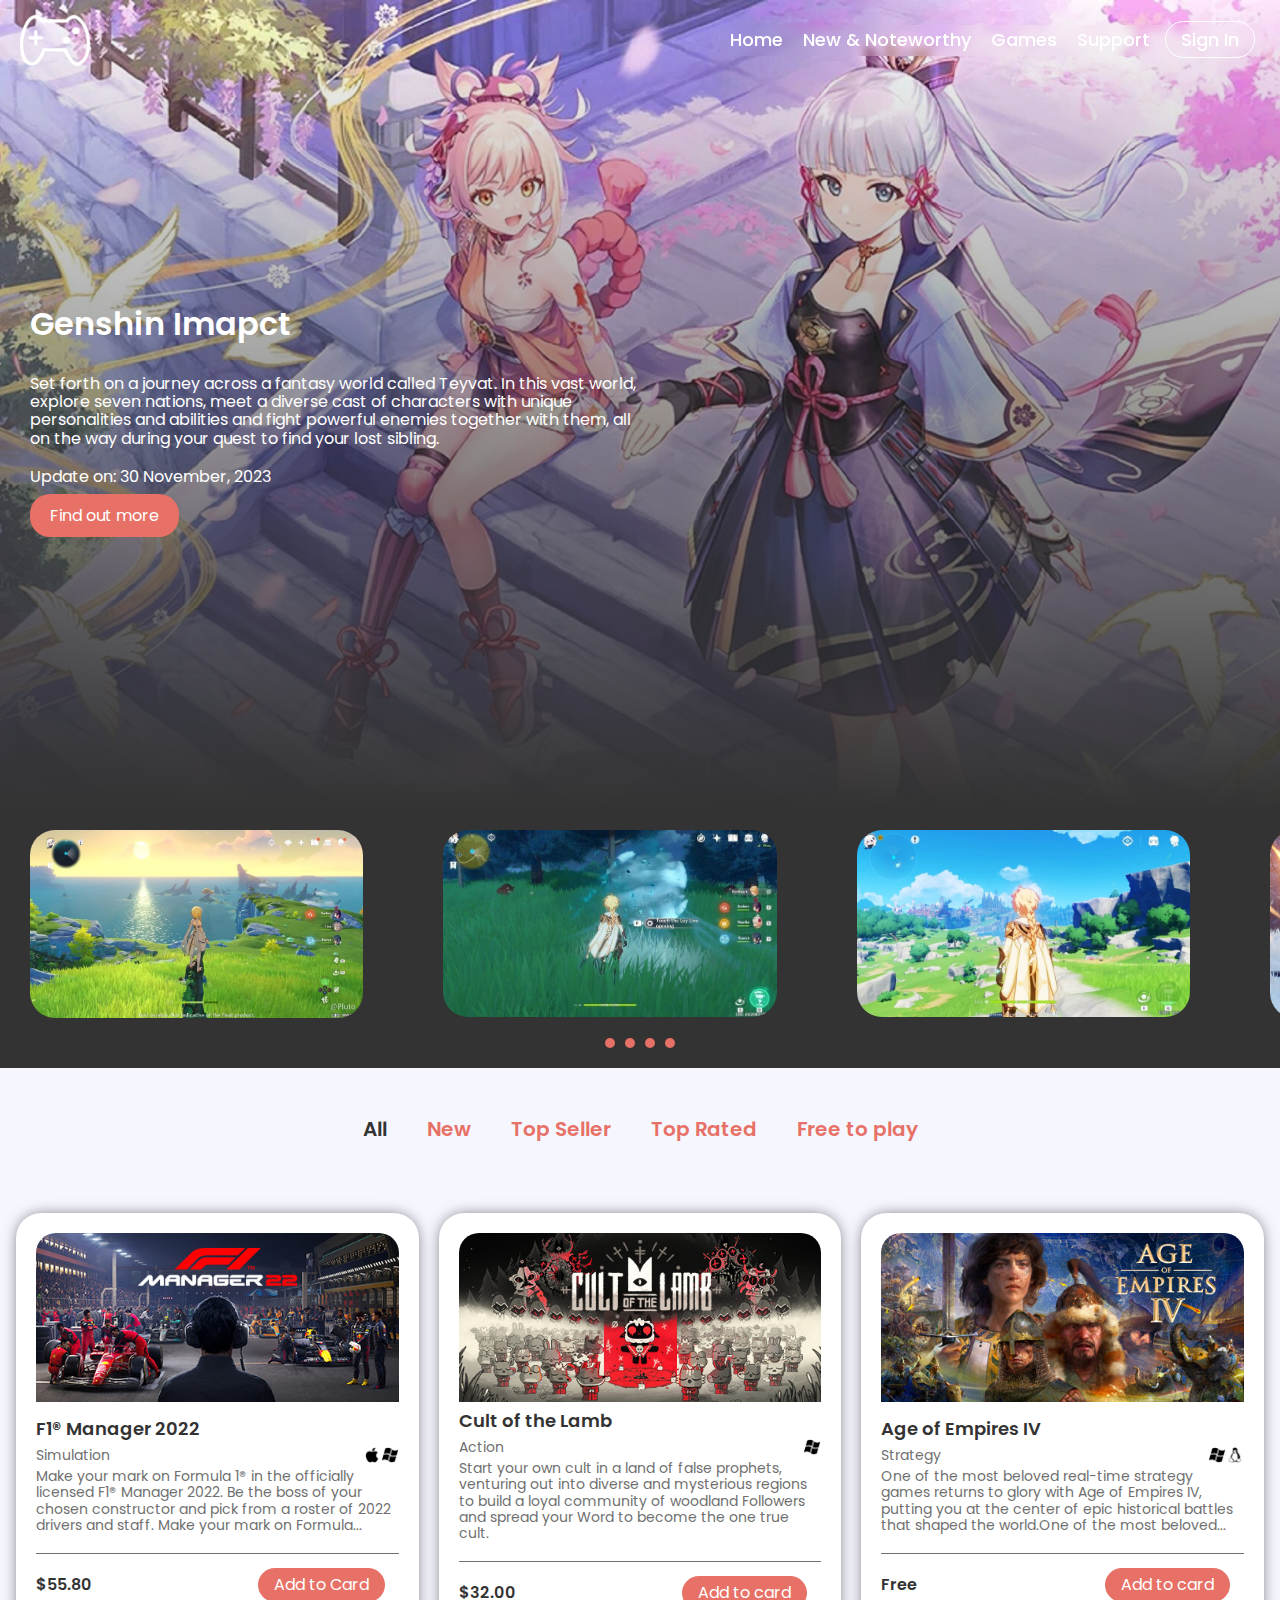
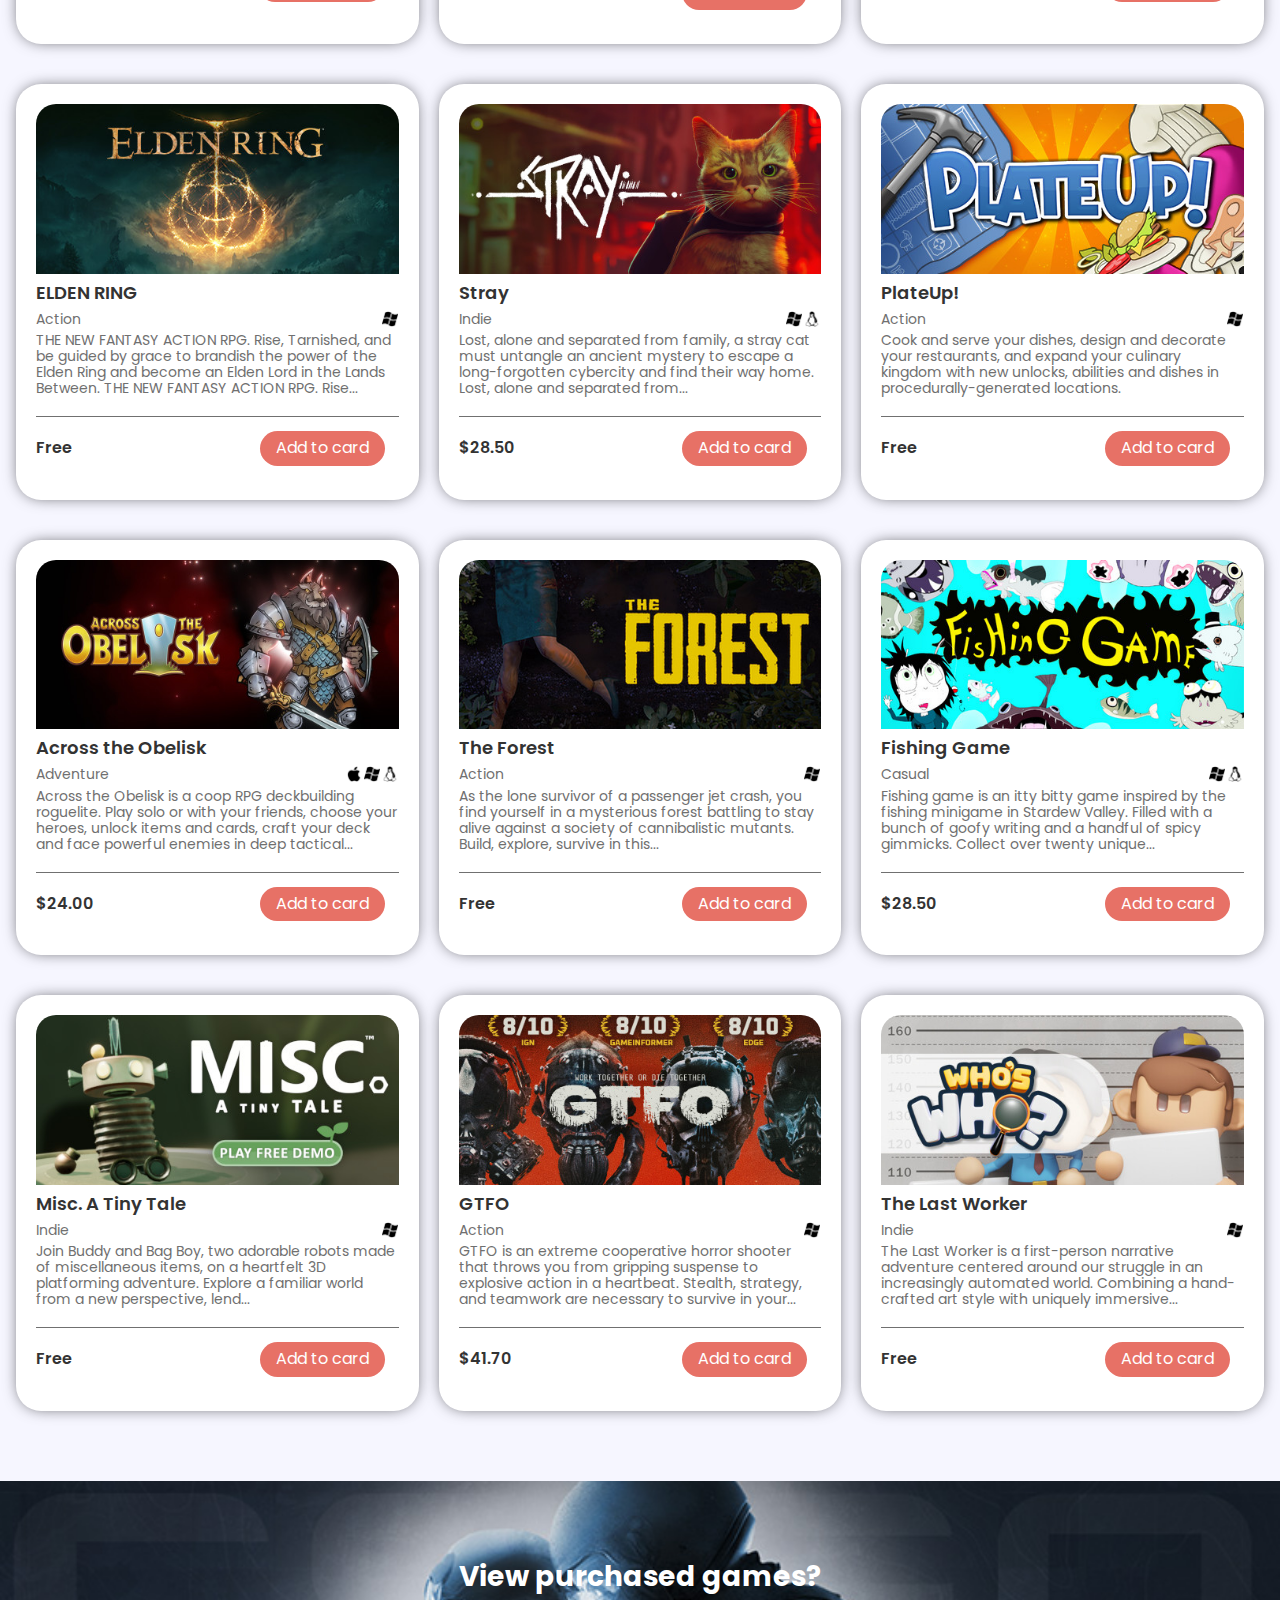
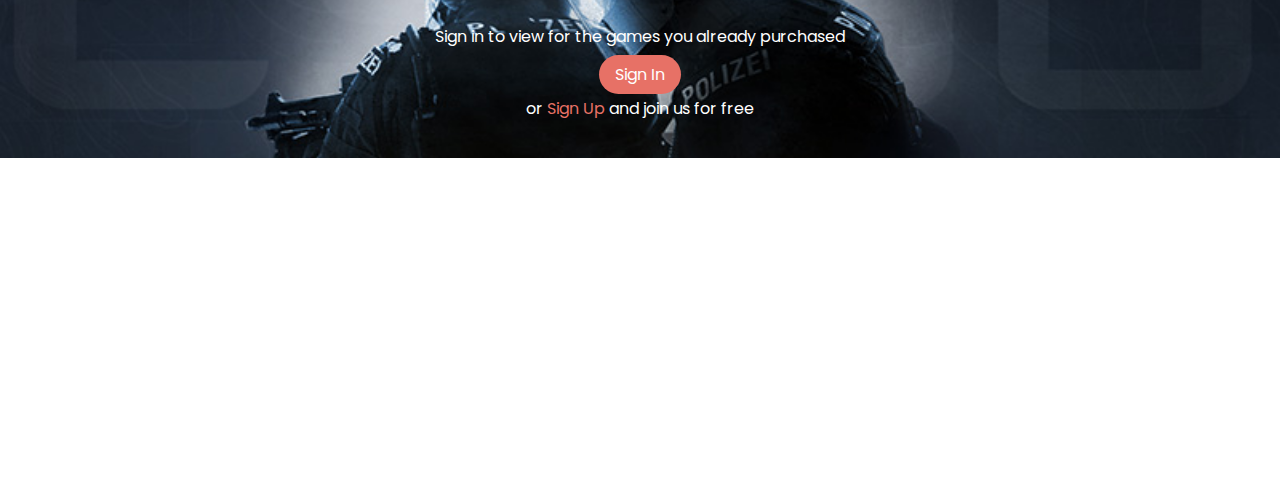
==== commit e2b5020b: "change img" ====
--- a/games.html
+++ b/games.html
@@ -91,8 +91,8 @@
                         <span class="overlay"></span>
 
                         <div class="card-image">
-                            <a href="images/banner/new_banner1.jpg">
-                                <img src="images/banner/new_banner1.jpg" alt="game" class="card-img"/>
+                            <a href="images/banner/games_banner1.jpeg">
+                                <img src="images/banner/games_banner1.jpeg" alt="game" class="card-img"/>
                             </a>
                         </div>
                     </div>
@@ -103,8 +103,8 @@
                             <span class="overlay"></span>
 
                             <div class="card-image">
-                                <a href="images/banner/new_banner2.jpg">
-                                    <img src="images/banner/new_banner2.jpg" alt="game" class="card-img"/>
+                                <a href="images/banner/games_banner2.jpg">
+                                    <img src="images/banner/games_banner2.jpg" alt="game" class="card-img"/>
                                 </a>
                             </div>
                         </div>
@@ -115,8 +115,8 @@
                             <span class="overlay"></span>
 
                             <div class="card-image">
-                                <a href="images/banner/new_banner3.jpg">
-                                    <img src="images/banner/new_banner3.jpg" alt="game" class="card-img"/>
+                                <a href="images/banner/games_banner3.jpg">
+                                    <img src="images/banner/games_banner3.jpg" alt="game" class="card-img"/>
                                 </a>
                             </div>
                         </div>
@@ -127,8 +127,8 @@
                             <span class="overlay"></span>
 
                             <div class="card-image">
-                                <a href="images/banner/new_banner4.jpg">
-                                    <img src="images/banner/new_banner4.jpg" alt="game" class="card-img"/>
+                                <a href="images/banner/games_banner4.jpg">
+                                    <img src="images/banner/games_banner4.jpg" alt="game" class="card-img"/>
                                 </a>
                             </div>
                         </div>
--- a/css/style.css
+++ b/css/style.css
@@ -515,6 +515,10 @@
     padding: 0 10px;
 }
 
+.space {
+    margin-top: 10px;
+}
+
 .upcoming p {
     font-size: 14px;
 }
@@ -597,6 +601,10 @@
 .footer-nav {
     display: flex;
     justify-content: space-between;
+}
+
+.footer-nav h4{
+    margin-bottom: 10px;
 }
 
 .footer-nav ul li {
